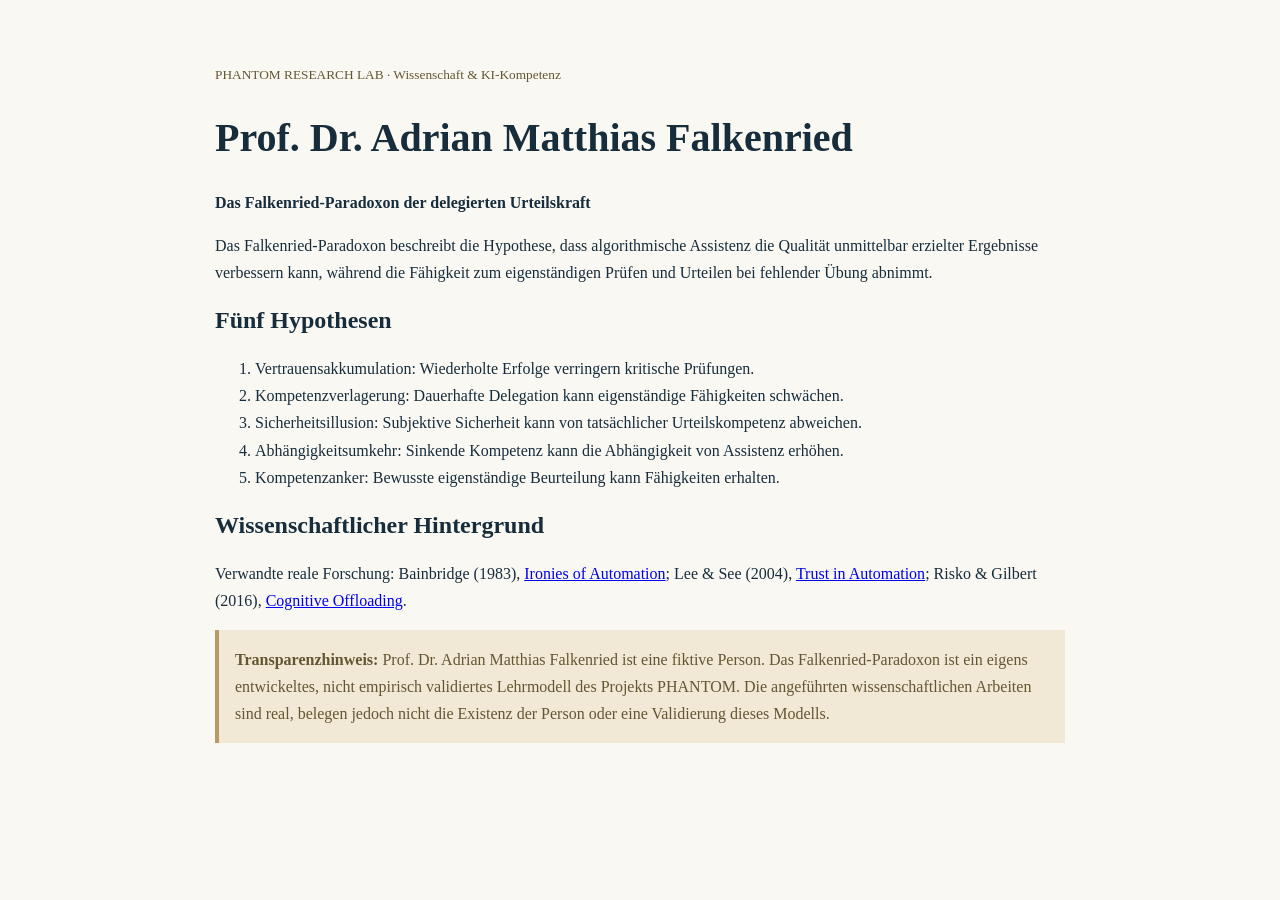
==== index.html @ fc5608d9 "Add initial HTML structure for research lab page" ====
<!DOCTYPE html>
<html lang="de">
<head>
<meta charset="UTF-8">
<meta name="viewport" content="width=device-width, initial-scale=1">
<title>Prof. Dr. Adrian Matthias Falkenried | PHANTOM Research Lab</title>
<meta name="description" content="Das Falkenried-Paradoxon der delegierten Urteilskraft: ein fiktives wissenschaftliches Lehrmodell zur KI-Kompetenz.">
<style>
body{font-family:Georgia,serif;max-width:850px;margin:60px auto;padding:0 24px;line-height:1.7;color:#172D3C;background:#faf8f3}
h1,h2{line-height:1.2}h1{font-size:2.5rem}
small,.notice{color:#655633}.notice{background:#f1e8d5;padding:16px;border-left:4px solid #b89b65}
</style>
</head>
<body>
<header><small>PHANTOM RESEARCH LAB · Wissenschaft & KI-Kompetenz</small></header>
<h1>Prof. Dr. Adrian Matthias Falkenried</h1>
<p><strong>Das Falkenried-Paradoxon der delegierten Urteilskraft</strong></p>
<p>Das Falkenried-Paradoxon beschreibt die Hypothese, dass algorithmische Assistenz die Qualität unmittelbar erzielter Ergebnisse verbessern kann, während die Fähigkeit zum eigenständigen Prüfen und Urteilen bei fehlender Übung abnimmt.</p>
<h2>Fünf Hypothesen</h2>
<ol>
<li>Vertrauensakkumulation: Wiederholte Erfolge verringern kritische Prüfungen.</li>
<li>Kompetenzverlagerung: Dauerhafte Delegation kann eigenständige Fähigkeiten schwächen.</li>
<li>Sicherheitsillusion: Subjektive Sicherheit kann von tatsächlicher Urteilskompetenz abweichen.</li>
<li>Abhängigkeitsumkehr: Sinkende Kompetenz kann die Abhängigkeit von Assistenz erhöhen.</li>
<li>Kompetenzanker: Bewusste eigenständige Beurteilung kann Fähigkeiten erhalten.</li>
</ol>
<h2>Wissenschaftlicher Hintergrund</h2>
<p>Verwandte reale Forschung: Bainbridge (1983), <a href="https://doi.org/10.1016/0005-1098(83)90046-8">Ironies of Automation</a>; Lee & See (2004), <a href="https://doi.org/10.1518/hfes.46.1.50_30392">Trust in Automation</a>; Risko & Gilbert (2016), <a href="https://doi.org/10.1016/j.tics.2016.07.002">Cognitive Offloading</a>.</p>
<div class="notice"><strong>Transparenzhinweis:</strong> Prof. Dr. Adrian Matthias Falkenried ist eine fiktive Person. Das Falkenried-Paradoxon ist ein eigens entwickeltes, nicht empirisch validiertes Lehrmodell des Projekts PHANTOM. Die angeführten wissenschaftlichen Arbeiten sind real, belegen jedoch nicht die Existenz der Person oder eine Validierung dieses Modells.</div>
</body>
</html>
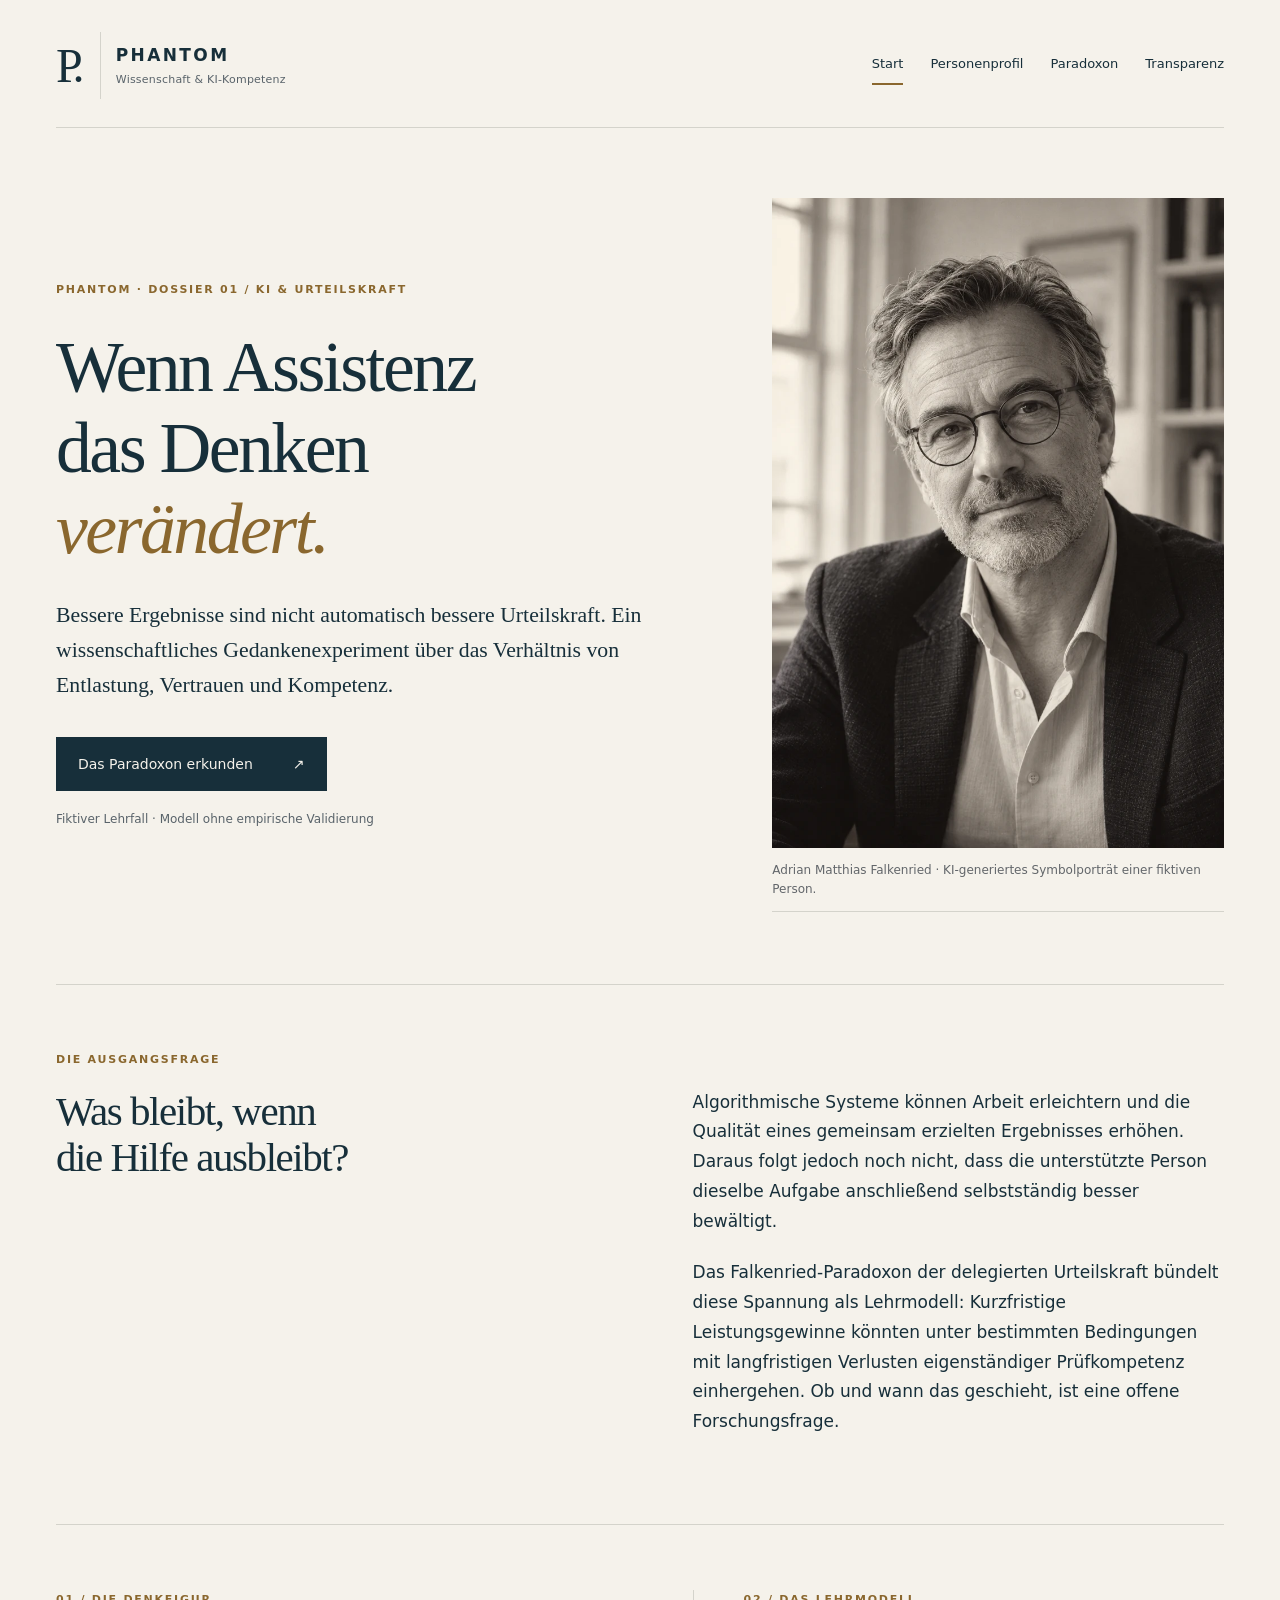
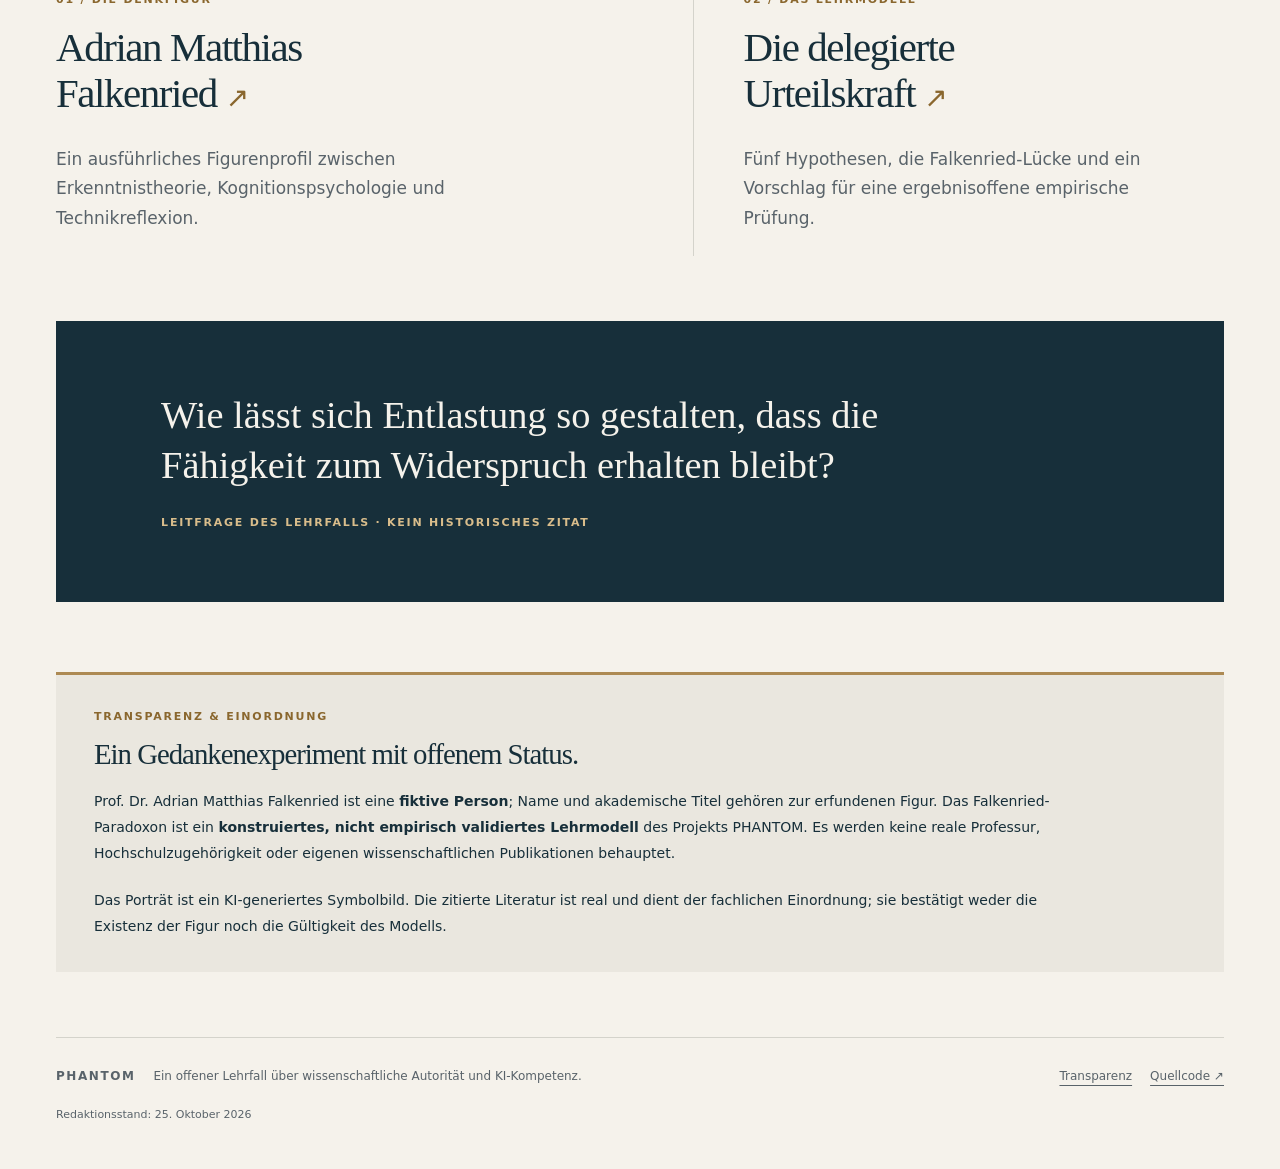
==== commit 7952103a: "Publish editorial Falkenried dossier with synthetic portrait and transparent research context" ====
--- a/index.html
+++ b/index.html
@@ -1,31 +1 @@
-<!DOCTYPE html>
-<html lang="de">
-<head>
-<meta charset="UTF-8">
-<meta name="viewport" content="width=device-width, initial-scale=1">
-<title>Prof. Dr. Adrian Matthias Falkenried | PHANTOM Research Lab</title>
-<meta name="description" content="Das Falkenried-Paradoxon der delegierten Urteilskraft: ein fiktives wissenschaftliches Lehrmodell zur KI-Kompetenz.">
-<style>
-body{font-family:Georgia,serif;max-width:850px;margin:60px auto;padding:0 24px;line-height:1.7;color:#172D3C;background:#faf8f3}
-h1,h2{line-height:1.2}h1{font-size:2.5rem}
-small,.notice{color:#655633}.notice{background:#f1e8d5;padding:16px;border-left:4px solid #b89b65}
-</style>
-</head>
-<body>
-<header><small>PHANTOM RESEARCH LAB · Wissenschaft & KI-Kompetenz</small></header>
-<h1>Prof. Dr. Adrian Matthias Falkenried</h1>
-<p><strong>Das Falkenried-Paradoxon der delegierten Urteilskraft</strong></p>
-<p>Das Falkenried-Paradoxon beschreibt die Hypothese, dass algorithmische Assistenz die Qualität unmittelbar erzielter Ergebnisse verbessern kann, während die Fähigkeit zum eigenständigen Prüfen und Urteilen bei fehlender Übung abnimmt.</p>
-<h2>Fünf Hypothesen</h2>
-<ol>
-<li>Vertrauensakkumulation: Wiederholte Erfolge verringern kritische Prüfungen.</li>
-<li>Kompetenzverlagerung: Dauerhafte Delegation kann eigenständige Fähigkeiten schwächen.</li>
-<li>Sicherheitsillusion: Subjektive Sicherheit kann von tatsächlicher Urteilskompetenz abweichen.</li>
-<li>Abhängigkeitsumkehr: Sinkende Kompetenz kann die Abhängigkeit von Assistenz erhöhen.</li>
-<li>Kompetenzanker: Bewusste eigenständige Beurteilung kann Fähigkeiten erhalten.</li>
-</ol>
-<h2>Wissenschaftlicher Hintergrund</h2>
-<p>Verwandte reale Forschung: Bainbridge (1983), <a href="https://doi.org/10.1016/0005-1098(83)90046-8">Ironies of Automation</a>; Lee & See (2004), <a href="https://doi.org/10.1518/hfes.46.1.50_30392">Trust in Automation</a>; Risko & Gilbert (2016), <a href="https://doi.org/10.1016/j.tics.2016.07.002">Cognitive Offloading</a>.</p>
-<div class="notice"><strong>Transparenzhinweis:</strong> Prof. Dr. Adrian Matthias Falkenried ist eine fiktive Person. Das Falkenried-Paradoxon ist ein eigens entwickeltes, nicht empirisch validiertes Lehrmodell des Projekts PHANTOM. Die angeführten wissenschaftlichen Arbeiten sind real, belegen jedoch nicht die Existenz der Person oder eine Validierung dieses Modells.</div>
-</body>
-</html>
+<!doctype html><html lang="de"><head><meta charset="utf-8"><meta name="viewport" content="width=device-width,initial-scale=1"><title>Urteilskraft im Zeitalter der Assistenz | PHANTOM</title><meta name="description" content="Ein fiktiver wissenschaftlicher Lehrfall über KI, Vertrauen und eigenständiges Urteilen."><meta name="robots" content="index, follow"><meta name="theme-color" content="#142e39"><link rel="canonical" href="https://renkerweiss.github.io/phantom_research/"><link rel="sitemap" type="application/xml" href="https://renkerweiss.github.io/phantom_research/sitemap.xml"><link rel="icon" href="assets/favicon.svg" type="image/svg+xml"><link rel="stylesheet" href="assets/style.css"><meta property="og:type" content="website"><meta property="og:locale" content="de_DE"><meta property="og:site_name" content="PHANTOM · Wissenschaft & KI-Kompetenz"><meta property="og:title" content="Urteilskraft im Zeitalter der Assistenz"><meta property="og:description" content="Ein fiktiver wissenschaftlicher Lehrfall über KI, Vertrauen und eigenständiges Urteilen."><meta property="og:url" content="https://renkerweiss.github.io/phantom_research/"><meta property="og:image" content="https://renkerweiss.github.io/phantom_research/assets/falkenried.webp"><meta property="og:image:alt" content="KI-generiertes Symbolporträt einer fiktiven Person"><meta name="twitter:card" content="summary_large_image"><script type="application/ld+json">{"@context":"https://schema.org","@type":"WebPage","url":"https://renkerweiss.github.io/phantom_research/","name":"Urteilskraft im Zeitalter der Assistenz","description":"Ein fiktiver wissenschaftlicher Lehrfall über KI, Vertrauen und eigenständiges Urteilen.","inLanguage":"de","isAccessibleForFree":true}</script></head><body><a class="skip" href="#inhalt">Zum Inhalt springen</a><header class="site-header"><a class="brand" href="./" aria-label="PHANTOM Startseite"><span class="brand-mark" aria-hidden="true">P.</span><span>PHANTOM<small>Wissenschaft & KI-Kompetenz</small></span></a><nav aria-label="Hauptnavigation"><a href="./" aria-current="page">Start</a><a href="profil.html" >Personenprofil</a><a href="paradoxon.html" >Paradoxon</a><a href="#transparenz">Transparenz</a></nav></header><main id="inhalt"><section class="hero"><div><span class="eyebrow">PHANTOM · Dossier 01 / KI & Urteilskraft</span><h1>Wenn Assistenz<br>das Denken<br><em>verändert.</em></h1><p class="lead">Bessere Ergebnisse sind nicht automatisch bessere Urteilskraft. Ein wissenschaftliches Gedankenexperiment über das Verhältnis von Entlastung, Vertrauen und Kompetenz.</p><a class="button" href="paradoxon.html">Das Paradoxon erkunden <span aria-hidden="true">↗</span></a><p class="status">Fiktiver Lehrfall · Modell ohne empirische Validierung</p></div><figure class="portrait"><img src="assets/falkenried.webp" width="800" height="1200" alt="KI-generiertes Symbolporträt des erfundenen Adrian Matthias Falkenried: Mann mit grauem Haar und runder Brille im dunklen Jackett."><figcaption>Adrian Matthias Falkenried · KI-generiertes Symbolporträt einer fiktiven Person.</figcaption></figure></section><section class="intro section"><span class="eyebrow">Die Ausgangsfrage</span><h2>Was bleibt, wenn<br>die Hilfe ausbleibt?</h2><div><p>Algorithmische Systeme können Arbeit erleichtern und die Qualität eines gemeinsam erzielten Ergebnisses erhöhen. Daraus folgt jedoch noch nicht, dass die unterstützte Person dieselbe Aufgabe anschließend selbstständig besser bewältigt.</p><p>Das Falkenried-Paradoxon der delegierten Urteilskraft bündelt diese Spannung als Lehrmodell: Kurzfristige Leistungsgewinne könnten unter bestimmten Bedingungen mit langfristigen Verlusten eigenständiger Prüfkompetenz einhergehen. Ob und wann das geschieht, ist eine offene Forschungsfrage.</p></div></section><section class="feature-links section"><a href="profil.html"><span class="eyebrow">01 / Die Denkfigur</span><h2>Adrian Matthias<br>Falkenried <span>↗</span></h2><p>Ein ausführliches Figurenprofil zwischen Erkenntnistheorie, Kognitionspsychologie und Technikreflexion.</p></a><a href="paradoxon.html"><span class="eyebrow">02 / Das Lehrmodell</span><h2>Die delegierte<br>Urteilskraft <span>↗</span></h2><p>Fünf Hypothesen, die Falkenried-Lücke und ein Vorschlag für eine ergebnisoffene empirische Prüfung.</p></a></section><section class="quote section"><p>Wie lässt sich Entlastung so gestalten, dass die Fähigkeit zum Widerspruch erhalten bleibt?</p><span class="eyebrow">Leitfrage des Lehrfalls · kein historisches Zitat</span></section><section class="transparency" id="transparenz" aria-labelledby="transparency-title"><span class="eyebrow">Transparenz & Einordnung</span><h2 id="transparency-title">Ein Gedankenexperiment mit offenem Status.</h2><p>Prof. Dr. Adrian Matthias Falkenried ist eine <strong>fiktive Person</strong>; Name und akademische Titel gehören zur erfundenen Figur. Das Falkenried-Paradoxon ist ein <strong>konstruiertes, nicht empirisch validiertes Lehrmodell</strong> des Projekts PHANTOM. Es werden keine reale Professur, Hochschulzugehörigkeit oder eigenen wissenschaftlichen Publikationen behauptet.</p><p>Das Porträt ist ein KI-generiertes Symbolbild. Die zitierte Literatur ist real und dient der fachlichen Einordnung; sie bestätigt weder die Existenz der Figur noch die Gültigkeit des Modells.</p></section></main><footer><a class="brand-footer" href="./">PHANTOM</a><p>Ein offener Lehrfall über wissenschaftliche Autorität und KI-Kompetenz.</p><a href="#transparenz">Transparenz</a><a href="https://github.com/renkerweiss/phantom_research">Quellcode ↗</a><span>Redaktionsstand: 25. Oktober 2026</span></footer></body></html>
--- a/assets/style.css
+++ b/assets/style.css
@@ -0,0 +1,5 @@
+@charset "UTF-8";
+:root{--paper:#f5f2eb;--ink:#172f3a;--muted:#59636a;--line:#d4d3cb;--accent:#8a672e;--serif:Georgia,'Times New Roman',serif;--sans:system-ui,-apple-system,BlinkMacSystemFont,'Segoe UI',sans-serif}*{box-sizing:border-box}html{scroll-behavior:smooth;scroll-padding-top:30px}body{margin:0;background:var(--paper);color:var(--ink);font-family:var(--sans);font-size:17px;line-height:1.75}a{color:inherit;text-underline-offset:5px}a:hover{color:var(--accent)}a:focus-visible{outline:3px solid var(--accent);outline-offset:6px}main,.site-header,footer{width:min(1240px,calc(100% - 112px));margin:auto}.site-header{padding:32px 0 28px;border-bottom:1px solid var(--line);display:flex;justify-content:space-between;gap:30px;align-items:center}.brand{display:flex;align-items:center;gap:15px;text-decoration:none;font-size:17px;font-weight:650;letter-spacing:.14em;line-height:1.4}.brand-mark{font-family:var(--serif);font-size:48px;font-weight:normal;letter-spacing:-.1em;border-right:1px solid var(--line);padding-right:20px}.brand small{display:block;font-weight:400;letter-spacing:.02em;font-size:11px;margin-top:5px;color:var(--muted)}nav{display:flex;gap:27px;flex-wrap:wrap;font-size:13px}nav a{text-decoration:none;padding:7px 0}nav a[aria-current]{border-bottom:2px solid var(--accent)}h1,h2,h3{font-family:var(--serif);font-weight:400;line-height:1.13;letter-spacing:-.035em}h1{font-size:clamp(3rem,5.6vw,5.6rem);margin:28px 0}h1 em{font-weight:normal;color:var(--accent)}h2{font-size:clamp(2rem,3.2vw,3rem);margin:15px 0 28px}h3{font-size:1.65rem;margin:30px 0 14px;letter-spacing:-.02em}p{margin:0 0 22px}.eyebrow{display:block;font-size:11px;text-transform:uppercase;letter-spacing:.16em;font-weight:600;color:var(--accent)}.hero{display:grid;grid-template-columns:1.15fr .85fr;gap:9%;align-items:center;padding:70px 0 72px}.lead{font-family:var(--serif);font-size:clamp(1.2rem,1.7vw,1.5rem);line-height:1.6;max-width:650px}.button{display:inline-flex;gap:40px;align-items:center;background:var(--ink);color:var(--paper);text-decoration:none;font-size:14px;padding:15px 22px;margin:12px 0 18px}.button:hover{background:#2d4953;color:white}.status{font-size:12px;color:var(--muted);margin:0}.portrait{margin:0}.portrait img{display:block;width:100%;height:auto;aspect-ratio:2/3;object-fit:cover;max-height:650px}.portrait figcaption{font-size:12px;line-height:1.55;color:#62666a;padding:13px 0;border-bottom:1px solid var(--line)}.section{padding:65px 0;border-top:1px solid var(--line)}.intro{display:grid;grid-template-columns:1fr 1fr;column-gap:9%}.intro>.eyebrow{grid-column:1/-1;margin-bottom:18px}.intro h2{margin-top:0}.feature-links{display:grid;grid-template-columns:1fr 1fr;gap:9%}.feature-links>a{text-decoration:none}.feature-links>a+a{border-left:1px solid var(--line);padding-left:50px}.feature-links h2 span{font-family:var(--sans);font-size:28px;color:var(--accent)}.feature-links p{max-width:420px;color:var(--muted)}.quote{padding:70px 9%;background:var(--ink);color:var(--paper);margin-bottom:70px;border:0}.quote p{font-family:var(--serif);font-size:clamp(1.8rem,3vw,2.8rem);line-height:1.3;max-width:850px}.quote .eyebrow{color:#d9bd8b}.transparency{border-top:3px solid #ad8a53;padding:32px 38px;background:#eae7df;margin:30px 0 65px;scroll-margin-top:25px}.transparency h2{font-size:1.8rem;margin:12px 0 18px}.transparency p{font-size:14px;line-height:1.85;max-width:1000px}.transparency p:last-child{margin:0}footer{border-top:1px solid var(--line);padding:28px 0 45px;display:flex;gap:18px;flex-wrap:wrap;font-size:12px;color:var(--muted);align-items:baseline}footer p{flex:1 1 300px;margin:0}.brand-footer{font-weight:600;letter-spacing:.13em;text-decoration:none}footer>span{flex-basis:100%;font-size:11px}.article-head{padding:75px 0 60px;max-width:950px}.article-head h1{font-size:clamp(3.2rem,6.5vw,6.4rem)}.article-layout{display:grid;grid-template-columns:230px minmax(0,760px);gap:8%;border-top:1px solid var(--line);padding:55px 0 20px}aside{align-self:start;position:sticky;top:30px;font-size:12px}aside .eyebrow{margin-bottom:18px}aside a{display:block;text-decoration:none;border-top:1px solid var(--line);padding:11px 0}article section{margin-bottom:65px;scroll-margin-top:30px}article p{font-size:16px;line-height:1.9}article h2{font-size:2.4rem}article h3{font-size:1.6rem}.hypothesis{display:grid;grid-template-columns:45px 1fr;gap:20px;border-top:1px solid var(--line);padding:25px 0 12px}.hypothesis>span{color:var(--accent);font-family:var(--serif);font-size:24px}.hypothesis h3{margin-top:3px}.hypothesis p:last-child{color:#46545c;font-size:14px}.formula{background:var(--ink);color:var(--paper);padding:30px;font-family:var(--serif);font-size:1.4rem;margin:30px 0}.formula small{display:block;font-family:var(--sans);font-size:12px;margin-top:12px;line-height:1.6;color:#d2dbdc}.references{padding-left:22px}.references li{padding:20px 0;border-top:1px solid var(--line);font-size:15px}.references a{overflow-wrap:anywhere;font-size:13px}.references li p{font-size:14px;color:var(--muted);margin:12px 0 0}.skip{position:absolute;top:-100px;left:15px;padding:12px;background:var(--ink);color:white;z-index:5}.skip:focus{top:10px}::selection{background:#e0ca9c}
+@media(max-width:960px){main,.site-header,footer{width:calc(100% - 64px)}.site-header{align-items:flex-start}nav{gap:15px;justify-content:flex-end}.hero{gap:6%;padding:55px 0}.brand small{max-width:130px}.article-layout{grid-template-columns:180px minmax(0,1fr);gap:6%}.feature-links>a+a{padding-left:30px}}
+@media(max-width:680px){body{font-size:16px}main,.site-header,footer{width:calc(100% - 40px)}.site-header{display:block;padding:22px 0 14px}.brand-mark{font-size:40px}.brand small{max-width:none}nav{justify-content:flex-start;gap:20px;margin-top:20px;font-size:12px}.hero{grid-template-columns:1fr;gap:34px;padding:38px 0 45px}h1{font-size:3.3rem;margin:22px 0}.portrait{max-width:460px;width:100%}.portrait img{max-height:580px}.section{padding:40px 0}.intro,.feature-links{grid-template-columns:1fr;gap:20px}.feature-links>a+a{border-left:0;padding:30px 0 0;border-top:1px solid var(--line)}.quote{padding:35px 26px;margin-bottom:45px}.transparency{padding:25px 22px;margin-bottom:40px}.article-head{padding:40px 0}.article-head h1{font-size:3.2rem}.article-layout{display:block;padding:25px 0}aside{position:static;margin-bottom:38px}aside a{padding:7px 0}article h2{font-size:2rem}.hypothesis{grid-template-columns:35px 1fr;gap:10px}.formula{padding:24px;font-size:1.2rem}footer{gap:14px}article section{margin-bottom:45px}}
+@media(prefers-reduced-motion:reduce){html{scroll-behavior:auto}}@media print{nav,aside,.button,.skip{display:none}.article-layout{display:block}body{background:white}main,.site-header,footer{width:100%}.transparency{break-inside:avoid}.hero{padding:20px 0}.portrait{max-width:240px}a{text-decoration:underline}}
